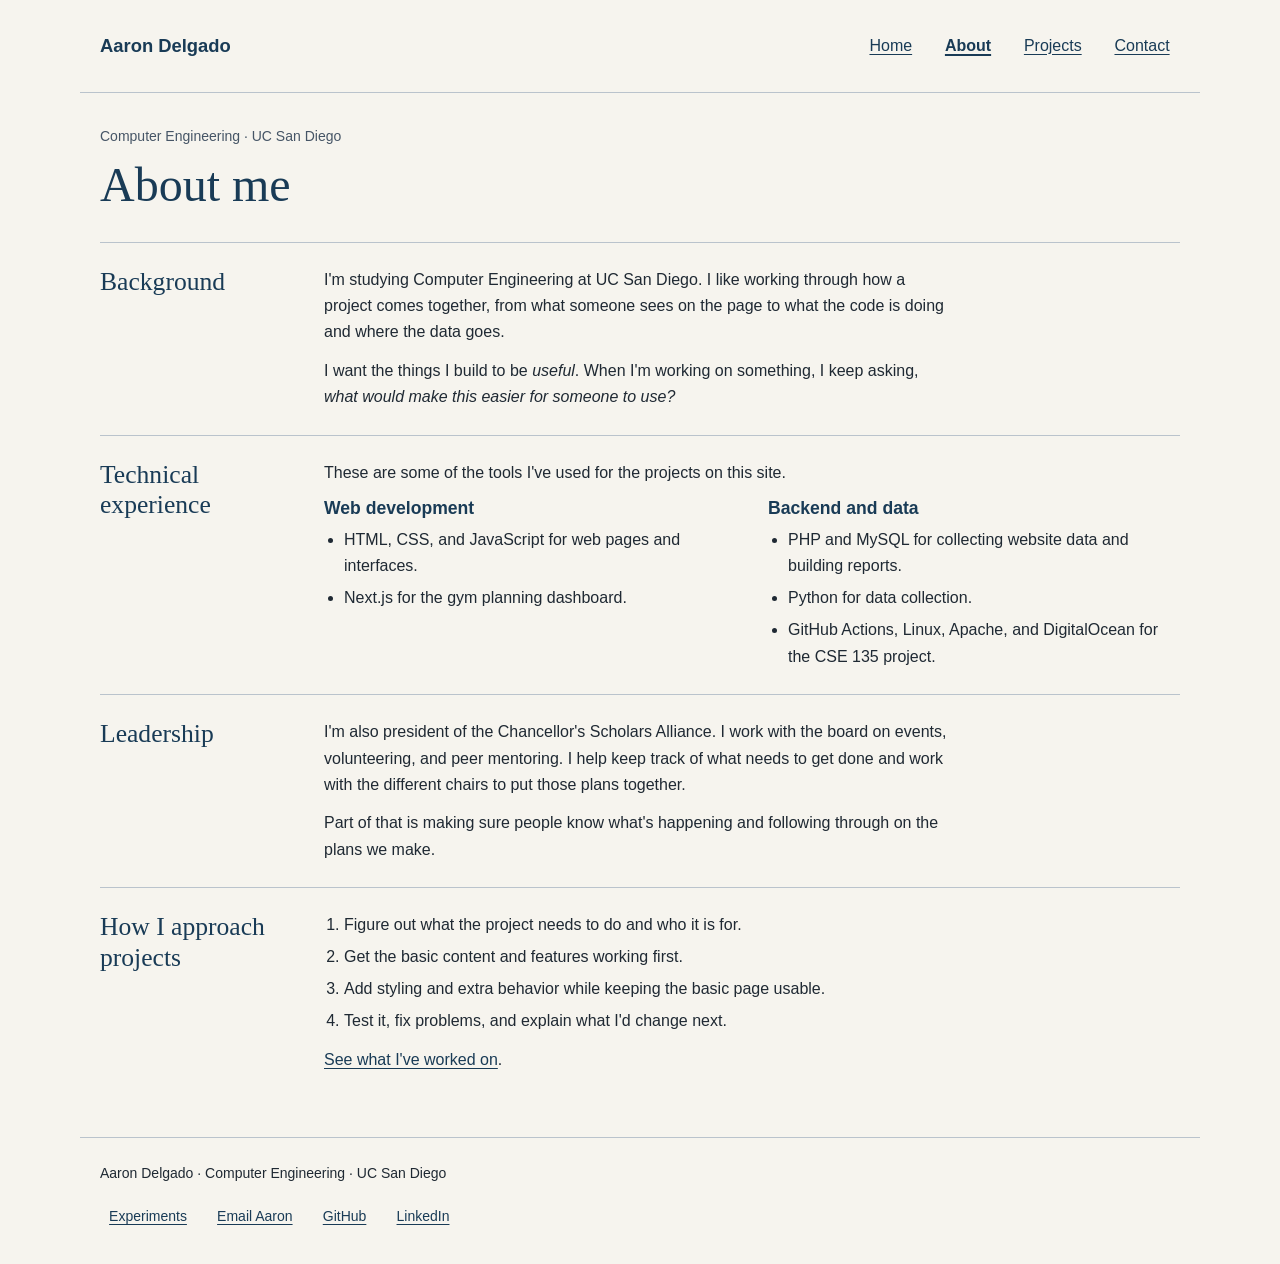
==== about.html @ 728ab40b "reuploading from hw3" ====
<!DOCTYPE html>
<html lang="en">
<head>
    <meta charset="UTF-8">
    <meta name="viewport" content="width=device-width, initial-scale=1.0">
    <meta name="description" content="Learn about Aaron Delgado’s Computer Engineering background, technical experience, and student leadership.">
    <title>About | Aaron Delgado</title>
    <link rel="icon" href="assets/icon.svg" type="image/svg+xml">
    <link rel="stylesheet" href="styles.css">
</head>
<body class="page-about">
    <a class="skip-link" href="#main-content">Skip to main content</a>
    <header>
        <p>
            <a href="index.html">Aaron Delgado</a>
        </p>
        <nav aria-label="Main navigation">
            <ul>
                <li><a href="index.html">Home</a></li>
                <li><a href="about.html" aria-current="page">About</a></li>
                <li><a href="projects.html">Projects</a></li>
                <li><a href="contact.html">Contact</a></li>
            </ul>
        </nav>
    </header>
    <main id = "main-content" tabindex="-1">
        <header class="page-heading">
            <p class="eyebrow">Computer Engineering · UC San Diego</p>
            <h1 id = "about-title">About me</h1>
        </header>
        <section id = "about-background" class="about-row">
            <h2>Background</h2>
            <p>
                I'm studying Computer Engineering at UC San Diego. I like working through how a project
                comes together, from what someone sees on the page to what the code is doing and where
                the data goes.
            </p>
            <p>
                I want the things I build to be <em>useful</em>. When I'm working on something, I keep asking,
                <i>what would make this easier for someone to use?</i>
            </p>
        </section>

        <section id = "about-technical-experience" class="about-row">
            <h2>Technical experience</h2>
            <p>
                These are some of the tools I've used for the projects on this site.
            </p>
            <section>
                <h3>Web development</h3>
                <ul>
                    <li>HTML, CSS, and JavaScript for web pages and interfaces.</li>
                    <li>Next.js for the gym planning dashboard.</li>
                </ul>
            </section>
            <section>
                <h3>Backend and data</h3>
                <ul>
                    <li>PHP and MySQL for collecting website data and building reports.</li>
                    <li>Python for data collection.</li>
                    <li>GitHub Actions, Linux, Apache, and DigitalOcean for the CSE 135 project.</li>
                </ul>
            </section>
        </section>

        <section id = "about-leadership" class="about-row">
            <h2>Leadership</h2>
            <p>
                I'm also president of the Chancellor's Scholars Alliance. I work with the board on events,
                volunteering, and peer mentoring. I help keep track of what needs to get done and work with
                the different chairs to put those plans together.
            </p>
            <p>
                Part of that is making sure people know what's happening and following through on the
                plans we make.
            </p>
        </section>

        <section id = "about-project-approach" class="about-row">
            <h2>How I approach projects</h2>
            <ol>
                <li>Figure out what the project needs to do and who it is for.</li>
                <li>Get the basic content and features working first.</li>
                <li>Add styling and extra behavior while keeping the basic page usable.</li>
                <li>Test it, fix problems, and explain what I'd change next.</li>
            </ol>
            <p>
                <a href="projects.html">See what I've worked on</a>.
            </p>
        </section>
    </main>
    <footer>
        <p>
            Aaron Delgado · Computer Engineering · UC San Diego
        </p>
        <nav aria-label="Additional links">
            <ul>
                <li><a href="experiments.html">Experiments</a></li>
                <li><a href="mailto:aad010@ucsd.edu">Email Aaron</a></li>
                <li><a href="https://github.com/aarond67">GitHub</a></li>
                <li><a href="https://www.linkedin.com/in/aaron-delgado-aad/">LinkedIn</a></li>
            </ul>
        </nav>
    </footer>
</body>
</html>
---- styles.css ----
:root {
    --page-background: #f6f4ee;
    --surface: #ffffff;
    --text-color: #1f2933;
    --accent-color: #193b56;
    --secondary-color: #465566;
    --border-color: #bac3cc;
    --font-stack: Arial, Helvetica, sans-serif;
    --heading-font: Georgia, "Times New Roman", serif;
    --spacing: 1.25rem;
    --content-width: 70rem;
}

* {
    box-sizing: border-box;
}

body {
    margin: 0;
    background-color: var(--page-background);
    color: var(--text-color);
    font-family: var(--font-stack);
    font-size: 1rem;
    line-height: 1.65;
}

body > header,
main,
body > footer {
    width: 100%;
    max-width: var(--content-width);
    margin-inline: auto;
    padding: var(--spacing);
}

body > header {
    display: flex;
    align-items: center;
    justify-content: space-between;
    flex-wrap: wrap;
    gap: 0.75rem 2rem;
    border-bottom: 1px solid var(--border-color);
}

body > header > p {
    margin: 0;
    font-size: 1.15rem;
    font-weight: bold;
}

body > header > p > a {
    text-decoration: none;
}

main {
    padding-block: 2rem;
}

h1,
h2,
h3 {
    color: var(--accent-color);
    line-height: 1.2;
    overflow-wrap: break-word;
}

h1 {
    margin-block: 0 1rem;
    font-family: var(--heading-font);
    font-size: 3rem;
    font-weight: normal;
}

h2 {
    margin-block: 0 1rem;
    font-size: 1.75rem;
}

h3 {
    margin-block: 1.5rem 0.75rem;
    font-size: 1.25rem;
}

p {
    max-width: 70ch;
    margin-block: 0 1rem;
}

li {
    margin-block: 0.35rem;
}

a {
    color: var(--accent-color);
    text-underline-offset: 0.2em;
    overflow-wrap: anywhere;
}

a:hover {
    text-decoration-thickness: 0.15em;
}

a:focus,
button:focus,
input:focus,
textarea:focus,
select:focus,
summary:focus {
    outline: 3px solid var(--accent-color);
    outline-offset: 4px;
}

.skip-link {
    position: absolute;
    inset-inline-start: 1rem;
    top: 0.5rem;
    z-index: 10;
    transform: translateY(-200%);
    max-width: calc(100% - 2rem);
    padding: 0.5em 0.75em;
    border: 2px solid var(--accent-color);
    background-color: var(--surface);
}

.skip-link:focus {
    transform: translateY(0);
}

/* Child combinator: lists directly inside the navigation containers. */
nav > ul,
project-nav > ul {
    display: flex;
    flex-wrap: wrap;
    gap: 0.25rem 0.75rem;
    margin: 0;
    padding: 0;
    list-style: none;
}

/* Descendant combinator: links within the navigation containers. */
nav a,
project-nav a {
    display: inline-block;
    padding: 0.45em 0.65em;
    border-radius: 0.2rem;
}

nav a:hover,
nav a:focus,
project-nav a:hover,
project-nav a:focus {
    background-color: #e2e8ed;
    color: var(--accent-color);
    text-decoration-thickness: 0.15em;
}

/* Attribute selector: the navigation link for the current page. */
a[aria-current="page"] {
    font-weight: bold;
    text-decoration-thickness: 0.15em;
}

project-nav {
    display: block;
    margin-block: 1.5rem;
    padding-block: 0.75rem;
    border-block: 1px solid var(--border-color);
}

.eyebrow,
figcaption {
    color: var(--secondary-color);
    font-size: 0.875rem;
}

.eyebrow {
    margin-bottom: 0.5rem;
}

#portfolio-introduction {
    display: grid;
    grid-template-columns: minmax(0, 1fr) 10rem;
    gap: 2rem;
    align-items: center;
    padding-block: 1rem 2.5rem;
}

#portfolio-introduction h1 {
    font-size: 3.5rem;
}

#portfolio-introduction > picture > img {
    display: block;
    width: 100%;
    border-radius: 0.3rem;
}

.introduction-links {
    display: flex;
    flex-wrap: wrap;
    gap: 0.5rem 1.25rem;
    margin-bottom: 0;
}

.introduction-links a {
    display: inline-block;
    padding-block: 0.3em;
}

#featured-projects > h2 {
    margin: 0;
    padding-bottom: 1rem;
    border-bottom: 1px solid var(--border-color);
}

.project-entry {
    display: grid;
    grid-template-columns: minmax(0, 1.7fr) minmax(0, 1fr);
    align-items: start;
    gap: 2rem;
    padding-block: 1.5rem;
    border-bottom: 1px solid var(--border-color);
}

.project-entry > header,
.project-entry > figure {
    min-width: 0;
}

.project-entry h3 {
    margin-top: 0;
    font-size: 1.4rem;
}

.project-entry header > p:last-child {
    margin-bottom: 0;
}

.project-entry figure {
    margin: 0;
}

.project-entry figure img {
    display: block;
    width: 100%;
    border: 1px solid var(--border-color);
    border-radius: 0.25rem;
}

figcaption {
    margin-top: 0.5rem;
}

.system-flow {
    display: grid;
    gap: 0.4rem;
    margin: 0;
    padding: 0;
    list-style-position: inside;
}

.system-flow > li {
    margin: 0;
    padding: 0.4em 0.75em;
    border-left: 2px solid var(--accent-color);
    background-color: var(--surface);
    font-size: 0.875rem;
}

.system-flow span {
    display: block;
    color: var(--secondary-color);
}

#project-notebook {
    margin-top: 2rem;
    padding: var(--spacing);
    border-left: 3px solid var(--accent-color);
    background-color: var(--surface);
}

#project-notebook h2 {
    font-family: var(--heading-font);
    font-weight: normal;
}

#project-notebook > p:last-child {
    margin-bottom: 0;
}

.page-heading {
    margin-bottom: 1.75rem;
}

.page-heading > p:last-child {
    margin-bottom: 0;
}

.about-row {
    display: grid;
    grid-template-columns: 12rem repeat(2, minmax(0, 1fr));
    gap: 0.75rem 2rem;
    align-items: start;
    padding-block: 1.5rem;
    border-top: 1px solid var(--border-color);
}

.about-row > * {
    min-width: 0;
    margin-block: 0;
}

.about-row > h2 {
    grid-column: 1;
    grid-row: 1 / span 2;
    font-family: var(--heading-font);
    font-size: 1.6rem;
    font-weight: normal;
}

.about-row > p,
.about-row > ol {
    grid-column: 2 / -1;
}

.about-row > section h3 {
    margin-block: 0 0.5rem;
    font-size: 1.1rem;
}

.about-row ul,
.about-row ol {
    margin-block: 0;
    padding-inline-start: 1.25rem;
}

.about-row li:first-child {
    margin-top: 0;
}

.about-row li:last-child {
    margin-bottom: 0;
}

.project-case {
    display: grid;
    grid-template-columns: minmax(0, 1.1fr) minmax(0, 1fr);
    gap: 1rem 2rem;
    align-items: start;
    padding-block: 1.75rem;
    border-top: 1px solid var(--border-color);
    scroll-margin-top: 1rem;
}

project-nav + .project-case {
    border-top: 0;
    padding-top: 0.25rem;
}

.project-case > header,
.project-case > figure {
    min-width: 0;
}

.project-case h2 {
    margin-bottom: 0.75rem;
    font-family: var(--heading-font);
    font-size: 2rem;
    font-weight: normal;
}

.project-tools {
    color: var(--secondary-color);
    font-size: 0.875rem;
}

.project-links {
    display: flex;
    flex-wrap: wrap;
    gap: 0.25rem 1rem;
    margin: 0;
    padding: 0;
    list-style: none;
}

.project-links li {
    margin: 0;
}

.project-links a {
    display: inline-block;
    padding-block: 0.3em;
}

.project-case > figure {
    margin: 0;
}

.project-case figure img {
    display: block;
    width: 100%;
    border: 1px solid var(--border-color);
    border-radius: 0.25rem;
}

.project-case > .analytics-flow {
    padding: 1rem;
    border: 1px solid var(--border-color);
}

.analytics-flow .system-flow > li {
    padding: 0.65em 0.75em;
}

.project-case > .case-details {
    grid-column: 1 / -1;
    max-width: none;
    min-width: 0;
    margin: 0;
    padding-top: 0.5rem;
    border-top: 1px solid var(--border-color);
}

.case-details > p,
.case-details > ul {
    max-width: 70ch;
}

.page-contact main {
    display: grid;
    grid-template-columns: minmax(0, 0.9fr) minmax(0, 1.1fr);
    gap: 0 3rem;
    align-items: start;
}

.page-contact .page-heading {
    grid-column: 1 / -1;
}

.page-contact main > section {
    min-width: 0;
    padding-top: 1.25rem;
    border-top: 1px solid var(--border-color);
}

.page-contact main > section > h2 {
    font-family: var(--heading-font);
    font-size: 1.6rem;
    font-weight: normal;
}

.contact-links {
    margin: 1.5rem 0 0;
    padding: 0;
    list-style: none;
}

.contact-links > li {
    display: grid;
    grid-template-columns: 5rem minmax(0, 1fr);
    gap: 0.75rem;
    margin: 0;
    padding-block: 0.75rem;
    border-top: 1px solid var(--border-color);
}

.contact-links span {
    color: var(--secondary-color);
}

#contact-message-form fieldset {
    padding: 1rem;
}

#contact-message-form input,
#contact-message-form textarea {
    max-width: none;
}

.page-experiments main > section {
    margin-top: 2rem;
    padding-bottom: 1.5rem;
    border-bottom: 1px solid var(--border-color);
}

img,
video,
svg,
canvas {
    max-width: 100%;
    height: auto;
}

picture {
    display: block;
}

audio,
progress {
    max-width: 100%;
}

iframe {
    display: block;
    width: 100%;
    height: 24rem;
    border: 1px solid var(--border-color);
}

canvas {
    background-color: var(--surface);
}

details {
    max-width: 70ch;
    margin-block: 1rem;
}

summary {
    padding-block: 0.35em;
    color: var(--accent-color);
    text-decoration: underline;
    text-underline-offset: 0.2em;
    cursor: pointer;
}

details > p {
    margin-top: 0.75rem;
}

address {
    font-style: normal;
}

button,
input,
textarea,
select {
    max-width: 100%;
    font: inherit;
}

fieldset {
    min-width: 0;
    margin: 0;
    padding: var(--spacing);
    border: 1px solid var(--border-color);
}

legend {
    padding-inline: 0.5em;
}

label {
    display: block;
    margin-bottom: 0.35rem;
}

input[type="text"],
input[type="email"],
textarea,
select {
    width: 100%;
    max-width: 36rem;
    padding: 0.5em;
    border: 1px solid var(--border-color);
    border-radius: 0.2rem;
    background-color: var(--surface);
    color: var(--text-color);
}

textarea {
    resize: vertical;
}

button {
    padding: 0.6em 1em;
    border: 1px solid var(--accent-color);
    border-radius: 0.2rem;
    background-color: var(--surface);
    color: var(--accent-color);
}

input:disabled,
textarea:disabled,
button:disabled {
    opacity: 1;
    background-color: var(--surface);
    color: var(--secondary-color);
}

dialog {
    position: static;
    width: fit-content;
    max-width: 100%;
    margin: 2rem 0 0;
    padding: var(--spacing);
    border: 1px solid var(--border-color);
    background-color: var(--surface);
    color: var(--text-color);
}

body > footer {
    margin-top: 0.5rem;
    padding-block: 1.5rem;
    border-top: 1px solid var(--border-color);
    font-size: 0.875rem;
}

body > footer > p {
    margin-bottom: 0.5rem;
}

@media (max-width: 44rem) {
    .about-row,
    .project-case,
    .page-contact main {
        grid-template-columns: minmax(0, 1fr);
    }

    .about-row > h2,
    .about-row > p,
    .about-row > ol {
        grid-column: auto;
        grid-row: auto;
    }

    .about-row > section + section {
        margin-top: 0.5rem;
    }

    .project-case h2 {
        font-size: 1.75rem;
    }

    #contact-message-form {
        margin-top: 1.75rem;
    }

    body > header {
        align-items: flex-start;
        flex-direction: column;
    }

    #portfolio-introduction {
        grid-template-columns: 1fr;
        gap: 1rem;
    }

    #portfolio-introduction h1 {
        font-size: 2.5rem;
    }

    #portfolio-introduction > picture {
        max-width: 8rem;
    }

    .project-entry {
        grid-template-columns: 1fr;
        gap: 1rem;
    }

    .project-entry figure {
        max-width: 24rem;
    }

    h1 {
        font-size: 2.5rem;
    }

    h2 {
        font-size: 1.5rem;
    }

    project-nav > ul {
        flex-direction: column;
    }
}
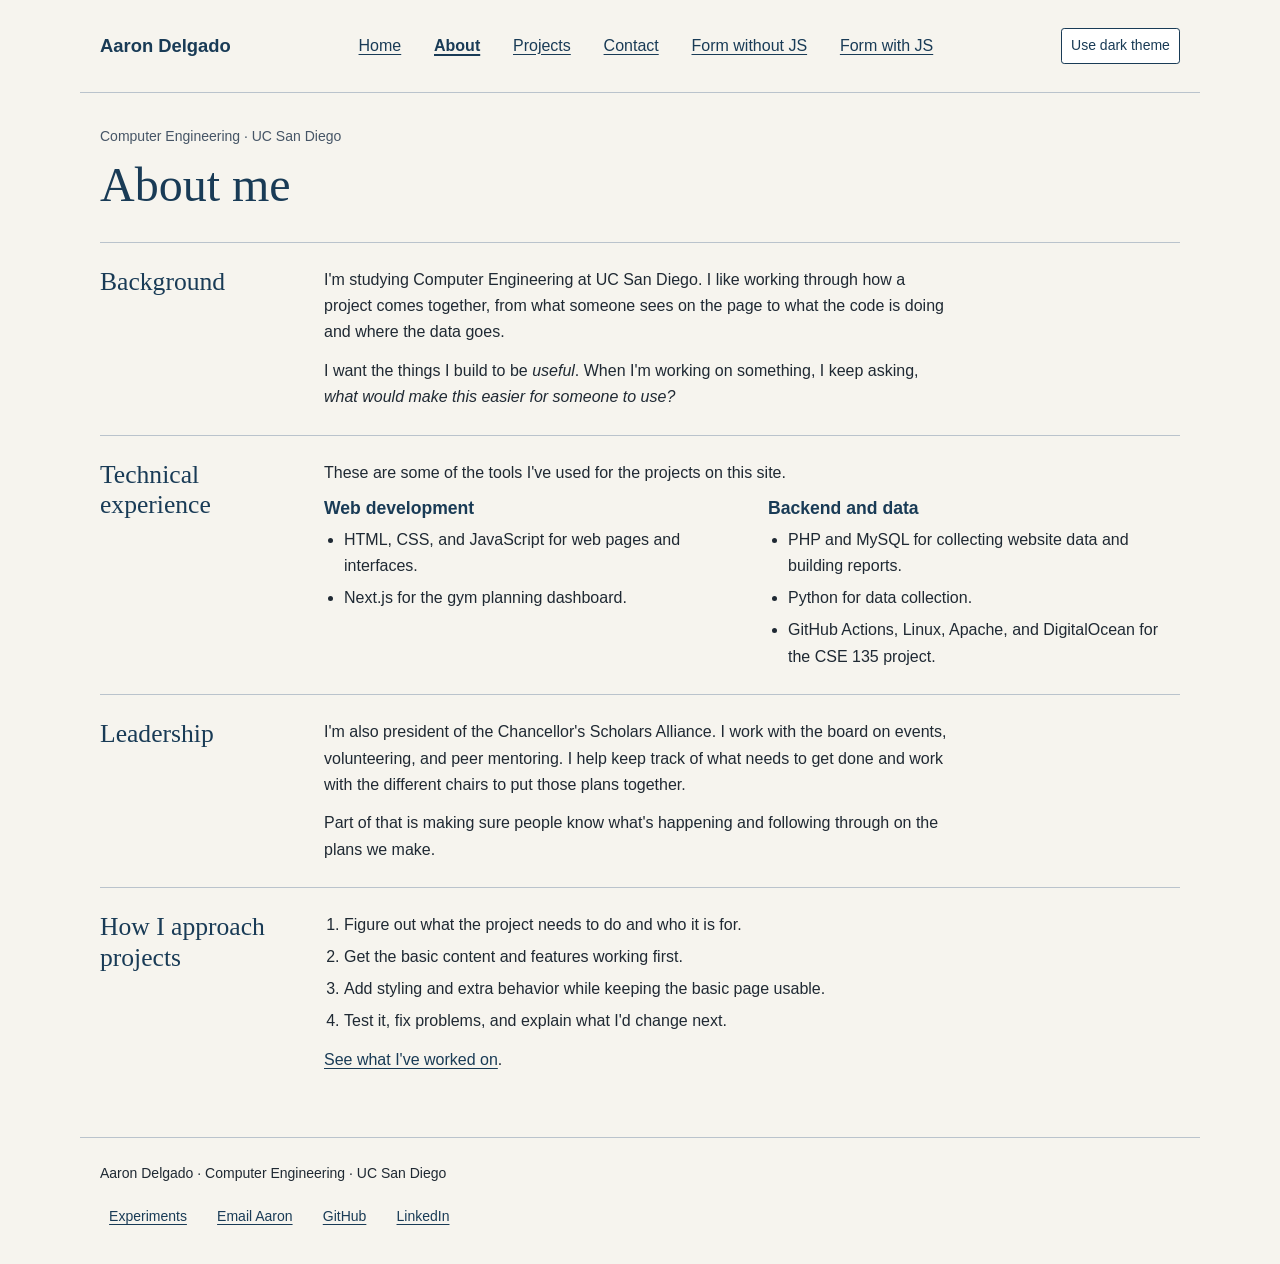
==== commit 2bbb40b8: "First thoughts" ====
--- a/about.html
+++ b/about.html
@@ -7,6 +7,7 @@
     <title>About | Aaron Delgado</title>
     <link rel="icon" href="assets/icon.svg" type="image/svg+xml">
     <link rel="stylesheet" href="styles.css">
+    <script src="theme.js" defer></script>
 </head>
 <body class="page-about">
     <a class="skip-link" href="#main-content">Skip to main content</a>
@@ -20,8 +21,11 @@
                 <li><a href="about.html" aria-current="page">About</a></li>
                 <li><a href="projects.html">Projects</a></li>
                 <li><a href="contact.html">Contact</a></li>
+                <li><a href="form-no-js.html">Form without JS</a></li>
+                <li><a href="form-with-js.html">Form with JS</a></li>
             </ul>
         </nav>
+        <button id = "theme-toggle" type="button" hidden>Use dark theme</button>
     </header>
     <main id = "main-content" tabindex="-1">
         <header class="page-heading">
--- a/styles.css
+++ b/styles.css
@@ -1,10 +1,17 @@
 :root {
+    color-scheme: light;
     --page-background: #f6f4ee;
     --surface: #ffffff;
     --text-color: #1f2933;
     --accent-color: #193b56;
     --secondary-color: #465566;
     --border-color: #bac3cc;
+    --hover-background: #e2e8ed;
+    --control-border: #697585;
+    --error-color: #a51f32;
+    --success-color: #246b39;
+    --warning-color: #624200;
+    --warning-background: #fff0c2;
     --font-stack: Arial, Helvetica, sans-serif;
     --heading-font: Georgia, "Times New Roman", serif;
     --spacing: 1.25rem;
@@ -126,7 +133,6 @@
     transform: translateY(0);
 }
 
-/* Child combinator: lists directly inside the navigation containers. */
 nav > ul,
 project-nav > ul {
     display: flex;
@@ -137,7 +143,6 @@
     list-style: none;
 }
 
-/* Descendant combinator: links within the navigation containers. */
 nav a,
 project-nav a {
     display: inline-block;
@@ -149,12 +154,11 @@
 nav a:focus,
 project-nav a:hover,
 project-nav a:focus {
-    background-color: #e2e8ed;
+    background-color: var(--hover-background);
     color: var(--accent-color);
     text-decoration-thickness: 0.15em;
 }
 
-/* Attribute selector: the navigation link for the current page. */
 a[aria-current="page"] {
     font-weight: bold;
     text-decoration-thickness: 0.15em;
@@ -468,15 +472,6 @@
     color: var(--secondary-color);
 }
 
-#contact-message-form fieldset {
-    padding: 1rem;
-}
-
-#contact-message-form input,
-#contact-message-form textarea {
-    max-width: none;
-}
-
 .page-experiments main > section {
     margin-top: 2rem;
     padding-bottom: 1.5rem;
@@ -508,7 +503,7 @@
 }
 
 canvas {
-    background-color: var(--surface);
+    background-color: #ffffff;
 }
 
 details {
@@ -675,4 +670,133 @@
     project-nav > ul {
         flex-direction: column;
     }
+}
+
+:root[data-theme="dark"] {
+    color-scheme: dark;
+    --page-background: #151e27;
+    --surface: #202d3a;
+    --text-color: #f1f3f5;
+    --accent-color: #a9d6f5;
+    --secondary-color: #bdc9d4;
+    --border-color: #536779;
+    --hover-background: #2c4052;
+    --control-border: #879baa;
+    --error-color: #ffb0b8;
+    --success-color: #9cdeb0;
+    --warning-color: #ffe2a0;
+    --warning-background: #45381e;
+}
+
+[hidden] {
+    display: none !important;
+}
+
+button {
+    cursor: pointer;
+}
+
+button:hover {
+    background-color: var(--hover-background);
+}
+
+#theme-toggle {
+    padding: 0.4em 0.65em;
+    font-size: 0.875rem;
+}
+
+.page-form main {
+    max-width: 48rem;
+}
+
+#contact-form fieldset {
+    display: grid;
+    gap: 1.25rem;
+}
+
+.form-field {
+    display: grid;
+    gap: 0.4rem;
+    max-width: none;
+    margin: 0;
+}
+
+.form-field label {
+    margin: 0;
+    font-weight: bold;
+}
+
+.form-field small {
+    color: var(--secondary-color);
+}
+
+#contact-form :is(input, textarea):required {
+    max-width: none;
+    border: 2px solid var(--control-border);
+}
+
+#contact-form :is(input, textarea):user-invalid,
+#contact-form [aria-invalid="true"] {
+    border-color: var(--error-color);
+    border-style: dashed;
+}
+
+#contact-form :is(input, textarea):user-valid {
+    border-color: var(--success-color);
+}
+
+#contact-form button {
+    justify-self: start;
+}
+
+#form-feedback h2,
+#form-information h2 {
+    margin: 0 0 0.5rem;
+    font-size: 1.1rem;
+}
+
+#form-feedback p {
+    margin: 0 0 0.5rem;
+    color: var(--error-color);
+}
+
+#form-information {
+    padding: 0.75rem 1rem;
+    border-left: 3px solid var(--border-color);
+    background-color: var(--surface);
+}
+
+#form-information.near-limit {
+    border-color: var(--warning-color);
+    background-color: var(--warning-background);
+    color: var(--warning-color);
+}
+
+#form-information.near-limit h2 {
+    color: inherit;
+}
+
+#character-count {
+    font-variant-numeric: tabular-nums;
+}
+
+#length-warning {
+    min-height: 3.3em;
+    margin: 0.25rem 0 0;
+}
+
+@view-transition {
+    navigation: auto;
+}
+
+::view-transition-old(root),
+::view-transition-new(root) {
+    animation-duration: 160ms;
+}
+
+@media (prefers-reduced-motion: reduce) {
+    ::view-transition-old(root),
+    ::view-transition-new(root) {
+        animation: none;
+    }
 }
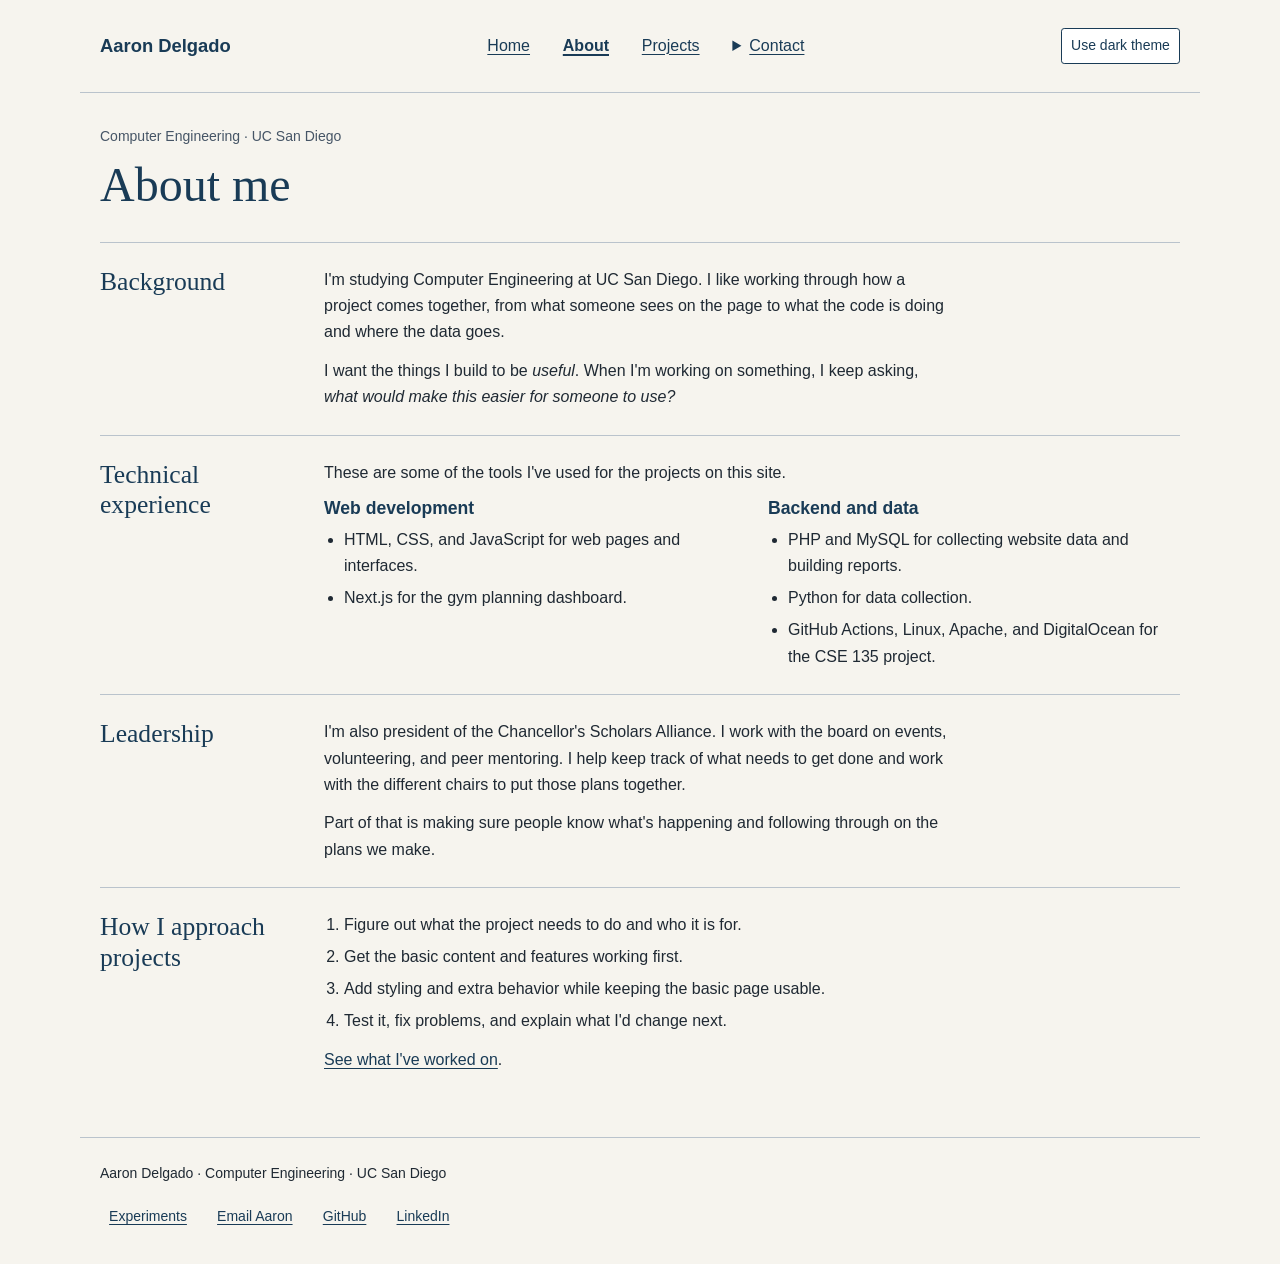
==== commit 5985167e: "fixing up things" ====
--- a/about.html
+++ b/about.html
@@ -20,9 +20,16 @@
                 <li><a href="index.html">Home</a></li>
                 <li><a href="about.html" aria-current="page">About</a></li>
                 <li><a href="projects.html">Projects</a></li>
-                <li><a href="contact.html">Contact</a></li>
-                <li><a href="form-no-js.html">Form without JS</a></li>
-                <li><a href="form-with-js.html">Form with JS</a></li>
+                <li>
+                    <details class="contact-menu">
+                        <summary>Contact</summary>
+                        <ul>
+                            <li><a href="contact.html">Contact information</a></li>
+                            <li><a href="form-no-js.html">Form without JS</a></li>
+                            <li><a href="form-with-js.html">Form with JS</a></li>
+                        </ul>
+                    </details>
+                </li>
             </ul>
         </nav>
         <button id = "theme-toggle" type="button" hidden>Use dark theme</button>
--- a/styles.css
+++ b/styles.css
@@ -144,7 +144,8 @@
 }
 
 nav a,
-project-nav a {
+project-nav a,
+.contact-menu > summary {
     display: inline-block;
     padding: 0.45em 0.65em;
     border-radius: 0.2rem;
@@ -153,7 +154,9 @@
 nav a:hover,
 nav a:focus,
 project-nav a:hover,
-project-nav a:focus {
+project-nav a:focus,
+.contact-menu > summary:hover,
+.contact-menu > summary:focus {
     background-color: var(--hover-background);
     color: var(--accent-color);
     text-decoration-thickness: 0.15em;
@@ -162,6 +165,53 @@
 a[aria-current="page"] {
     font-weight: bold;
     text-decoration-thickness: 0.15em;
+}
+
+.contact-menu {
+    position: relative;
+    margin: 0;
+}
+
+.contact-menu > summary {
+    display: list-item;
+}
+
+.contact-menu > ul {
+    position: absolute;
+    inset-inline-end: 0;
+    top: 100%;
+    z-index: 2;
+    width: 14rem;
+    max-width: calc(100vw - 2.5rem);
+    margin: 0;
+    padding: 0.4rem;
+    border: 1px solid var(--border-color);
+    border-radius: 0.2rem;
+    background-color: var(--surface);
+    list-style: none;
+}
+
+.contact-menu li {
+    margin: 0;
+}
+
+.contact-menu a {
+    display: block;
+}
+
+.form-switch {
+    margin-top: 1rem;
+}
+
+.form-switch a {
+    border: 1px solid var(--accent-color);
+}
+
+.form-switch a[aria-current="page"],
+.form-switch a[aria-current="true"] {
+    background-color: var(--accent-color);
+    color: var(--page-background);
+    font-weight: bold;
 }
 
 project-nav {
@@ -470,6 +520,31 @@
 
 .contact-links span {
     color: var(--secondary-color);
+}
+
+#contact-form-preview {
+    height: 46rem;
+    margin-top: 0.75rem;
+    border: 0;
+}
+
+#embedded-form:target > :is(.skip-link, header, footer),
+#embedded-form:target .page-heading > :not(h1) {
+    display: none;
+}
+
+#embedded-form:target main {
+    max-width: none;
+    padding: 0.5rem;
+}
+
+#embedded-form:target .page-heading {
+    margin-bottom: 0.75rem;
+}
+
+#embedded-form:target h1 {
+    margin: 0;
+    font-size: 1.25rem;
 }
 
 .page-experiments main > section {
@@ -607,6 +682,10 @@
 }
 
 @media (max-width: 44rem) {
+    .contact-menu > ul {
+        position: static;
+    }
+
     .about-row,
     .project-case,
     .page-contact main {
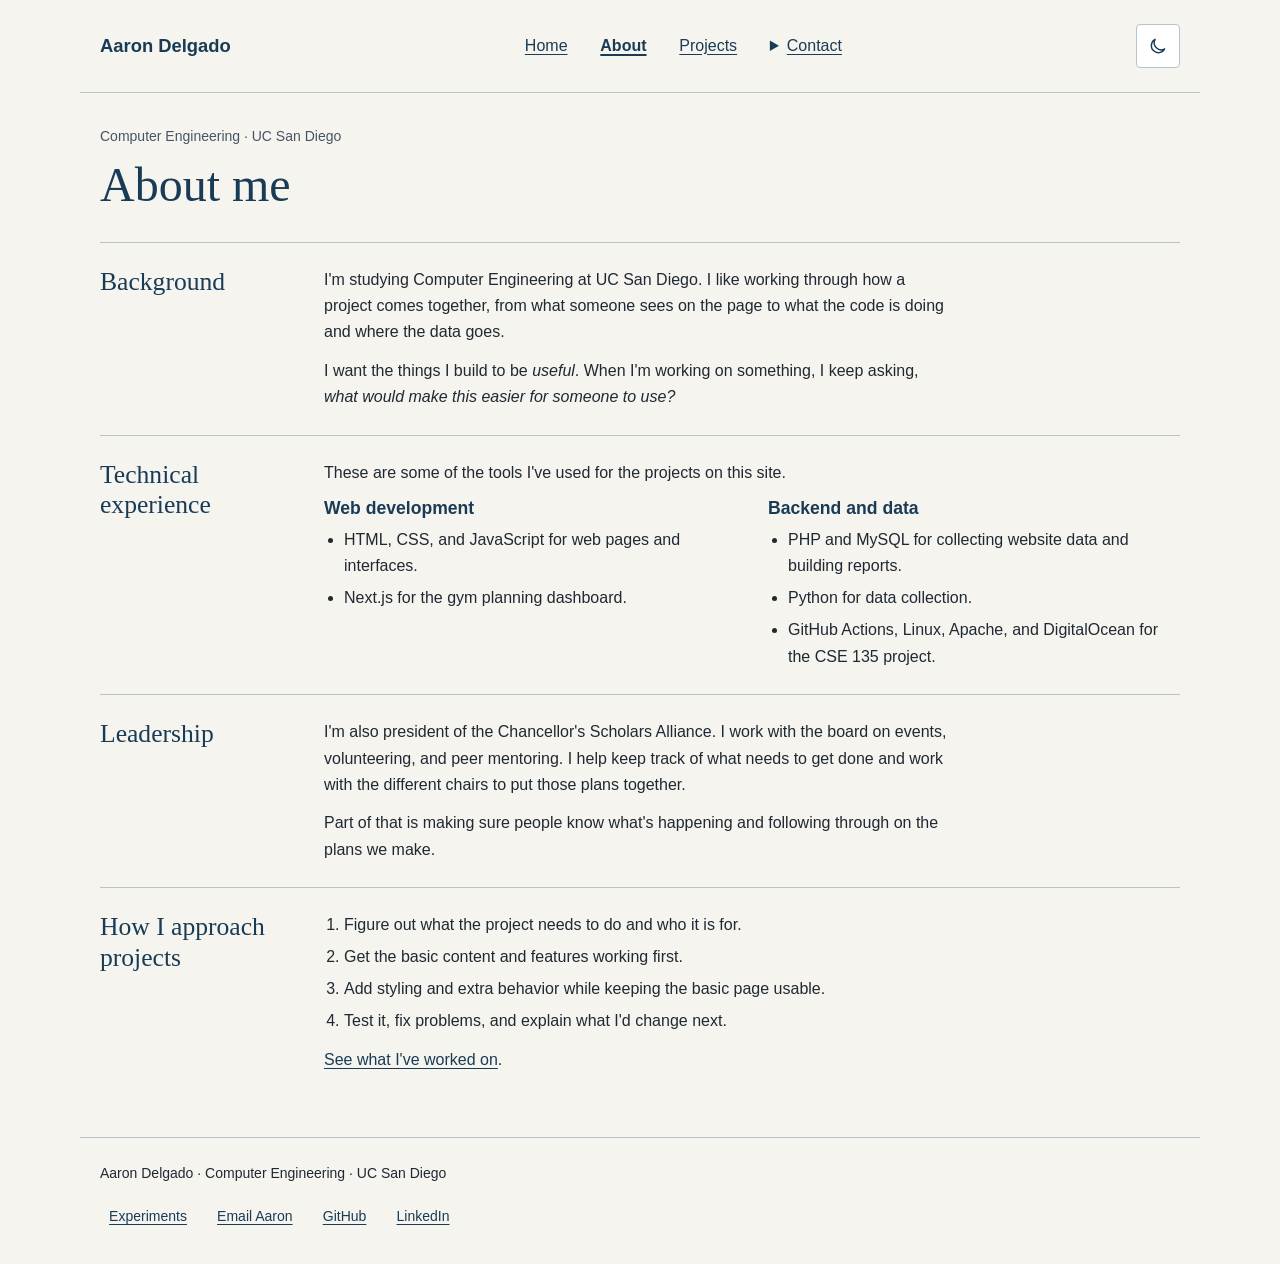
==== commit bc6ee129: "finishing up" ====
--- a/about.html
+++ b/about.html
@@ -7,7 +7,7 @@
     <title>About | Aaron Delgado</title>
     <link rel="icon" href="assets/icon.svg" type="image/svg+xml">
     <link rel="stylesheet" href="styles.css">
-    <script src="theme.js" defer></script>
+    <script src="theme.js" defer blocking="render"></script>
 </head>
 <body class="page-about">
     <a class="skip-link" href="#main-content">Skip to main content</a>
@@ -15,7 +15,7 @@
         <p>
             <a href="index.html">Aaron Delgado</a>
         </p>
-        <nav aria-label="Main navigation">
+        <nav class="desktop-nav" aria-label="Main navigation">
             <ul>
                 <li><a href="index.html">Home</a></li>
                 <li><a href="about.html" aria-current="page">About</a></li>
@@ -32,7 +32,35 @@
                 </li>
             </ul>
         </nav>
-        <button id = "theme-toggle" type="button" hidden>Use dark theme</button>
+        <button id = "theme-toggle" type="button" aria-label="Use dark theme" title="Use dark theme" hidden>
+            <svg class="header-icon icon-moon" viewBox="0 0 24 24" aria-hidden="true" focusable="false">
+                <use href="assets/header-icons.svg#moon"></use>
+            </svg>
+            <svg class="header-icon icon-sun" viewBox="0 0 24 24" aria-hidden="true" focusable="false">
+                <use href="assets/header-icons.svg#sun"></use>
+            </svg>
+        </button>
+        <details class="mobile-menu">
+            <summary>
+                <svg class="header-icon icon-menu" viewBox="0 0 24 24" aria-hidden="true" focusable="false">
+                    <use href="assets/header-icons.svg#menu"></use>
+                </svg>
+                <svg class="header-icon icon-close" viewBox="0 0 24 24" aria-hidden="true" focusable="false">
+                    <use href="assets/header-icons.svg#close"></use>
+                </svg>
+                Menu
+            </summary>
+            <nav aria-label="Main navigation">
+                <ul>
+                    <li><a href="index.html">Home</a></li>
+                    <li><a href="about.html" aria-current="page">About</a></li>
+                    <li><a href="projects.html">Projects</a></li>
+                    <li><a href="contact.html">Contact</a></li>
+                    <li><a href="form-no-js.html">Form without JS</a></li>
+                    <li><a href="form-with-js.html">Form with JS</a></li>
+                </ul>
+            </nav>
+        </details>
     </header>
     <main id = "main-content" tabindex="-1">
         <header class="page-heading">
--- a/styles.css
+++ b/styles.css
@@ -199,6 +199,10 @@
     display: block;
 }
 
+.mobile-menu {
+    display: none;
+}
+
 .form-switch {
     margin-top: 1rem;
 }
@@ -682,8 +686,87 @@
 }
 
 @media (max-width: 44rem) {
-    .contact-menu > ul {
-        position: static;
+    body > header {
+        gap: 0.5rem;
+        padding-block: 0.625rem;
+    }
+
+    body > header > p {
+        flex: 1 1 auto;
+        font-size: 1rem;
+    }
+
+    .desktop-nav {
+        display: none;
+    }
+
+    .mobile-menu {
+        position: relative;
+        display: block;
+    }
+
+    .mobile-menu > summary {
+        display: flex;
+        min-height: 2.75rem;
+        align-items: center;
+        gap: 0.35rem;
+        padding-inline: 0.65rem;
+        border: 1px solid var(--border-color);
+        border-radius: 0.25rem;
+        background-color: var(--surface);
+        color: var(--accent-color);
+        font-size: 0.875rem;
+        cursor: pointer;
+        list-style: none;
+    }
+
+    .mobile-menu > summary::-webkit-details-marker {
+        display: none;
+    }
+
+    .mobile-menu[open] > summary,
+    .mobile-menu > summary:hover {
+        background-color: var(--hover-background);
+    }
+
+    .mobile-menu .icon-close,
+    .mobile-menu[open] .icon-menu {
+        display: none;
+    }
+
+    .mobile-menu[open] .icon-close {
+        display: block;
+    }
+
+    .mobile-menu > nav {
+        position: absolute;
+        z-index: 3;
+        top: calc(100% + 0.5rem);
+        inset-inline-end: 0;
+        width: 13rem;
+        max-width: calc(100vw - 2.5rem);
+        padding: 0.35rem;
+        border: 1px solid var(--border-color);
+        border-radius: 0.25rem;
+        background-color: var(--surface);
+    }
+
+    .mobile-menu nav > ul {
+        display: block;
+    }
+
+    .mobile-menu nav li {
+        margin: 0;
+    }
+
+    .mobile-menu nav a {
+        display: flex;
+        min-height: 2.75rem;
+        align-items: center;
+    }
+
+    .mobile-menu a[aria-current="page"] {
+        background-color: var(--hover-background);
     }
 
     .about-row,
@@ -711,11 +794,6 @@
         margin-top: 1.75rem;
     }
 
-    body > header {
-        align-items: flex-start;
-        flex-direction: column;
-    }
-
     #portfolio-introduction {
         grid-template-columns: 1fr;
         gap: 1rem;
@@ -748,6 +826,30 @@
 
     project-nav > ul {
         flex-direction: column;
+    }
+}
+
+@media (prefers-reduced-motion: no-preference) {
+    @supports selector(details::details-content) and (transition-behavior: allow-discrete) {
+        .mobile-menu::details-content,
+        .contact-menu::details-content {
+            transition: content-visibility 200ms allow-discrete;
+        }
+
+        .mobile-menu > nav,
+        .contact-menu > ul {
+            opacity: 0;
+            transform: translateY(-0.375rem);
+            pointer-events: none;
+            transition: opacity 200ms ease, transform 200ms ease;
+        }
+
+        .mobile-menu[open] > nav,
+        .contact-menu[open] > ul {
+            opacity: 1;
+            transform: none;
+            pointer-events: auto;
+        }
     }
 }
 
@@ -780,8 +882,33 @@
 }
 
 #theme-toggle {
-    padding: 0.4em 0.65em;
-    font-size: 0.875rem;
+    display: grid;
+    place-items: center;
+    width: 2.75rem;
+    height: 2.75rem;
+    padding: 0;
+    border-color: var(--border-color);
+    border-radius: 0.25rem;
+}
+
+.header-icon {
+    display: block;
+    width: 1.25rem;
+    height: 1.25rem;
+    fill: none;
+    stroke: currentColor;
+    stroke-width: 1.7;
+    stroke-linecap: round;
+    stroke-linejoin: round;
+}
+
+#theme-toggle .icon-sun,
+:root[data-theme="dark"] #theme-toggle .icon-moon {
+    display: none;
+}
+
+:root[data-theme="dark"] #theme-toggle .icon-sun {
+    display: block;
 }
 
 .page-form main {
@@ -868,14 +995,16 @@
     navigation: auto;
 }
 
+::view-transition-group(root),
 ::view-transition-old(root),
 ::view-transition-new(root) {
-    animation-duration: 160ms;
+    animation-duration: 240ms;
 }
 
 @media (prefers-reduced-motion: reduce) {
+    ::view-transition-group(root),
     ::view-transition-old(root),
     ::view-transition-new(root) {
         animation: none;
     }
-}+}
